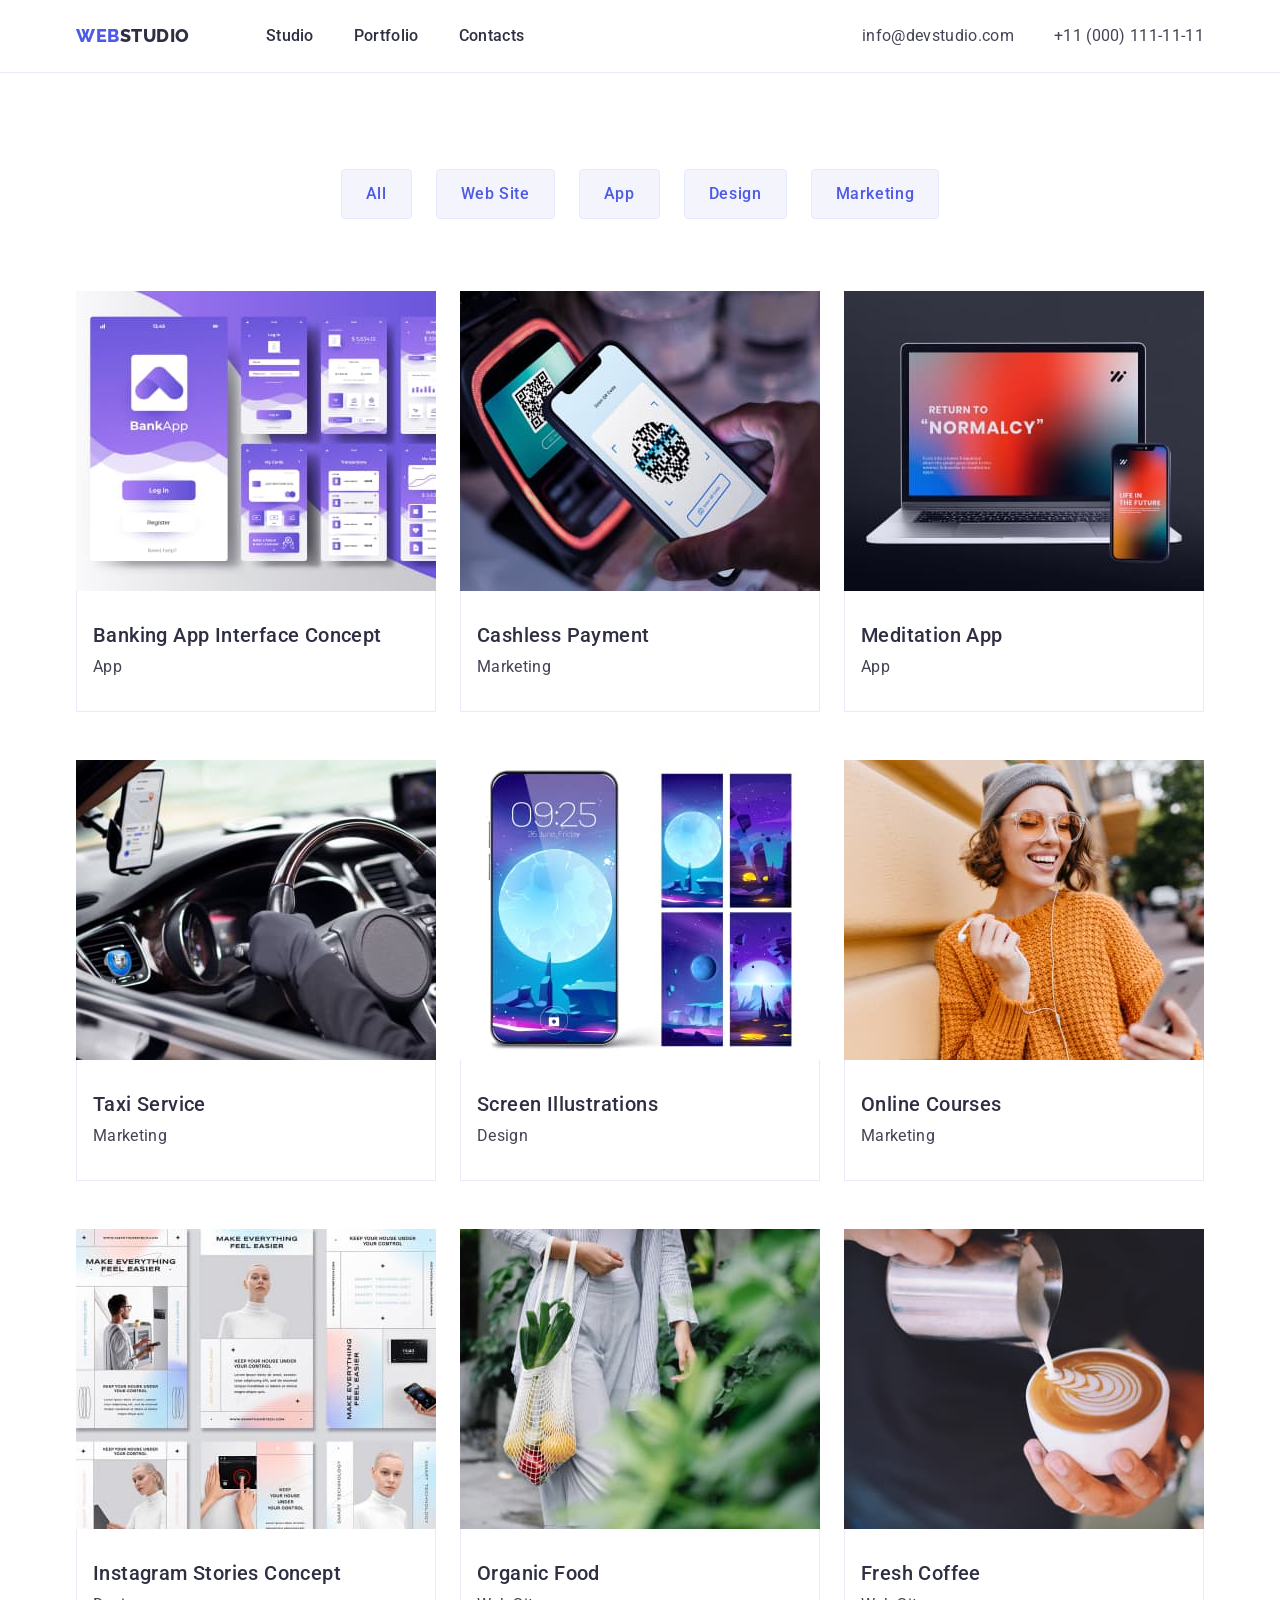
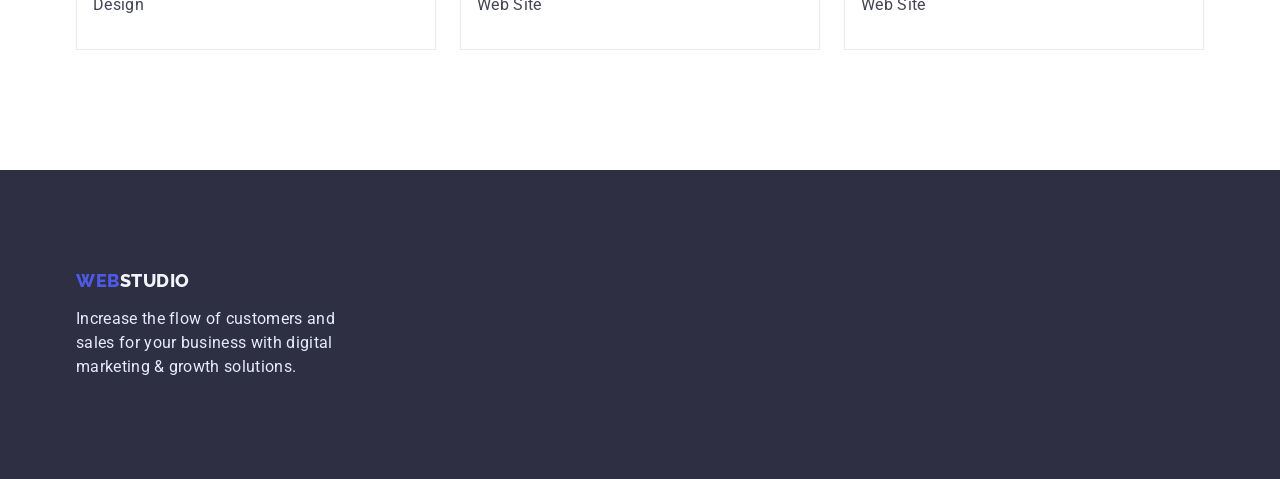
==== portfolio.html @ 37e398ee "Initial commit" ====
<!DOCTYPE html>
<html lang="en">
<head>
    <meta charset="UTF-8">
    <meta http-equiv="X-UA-Compatible" content="IE=edge">
    <meta name="viewport" content="width=device-width, initial-scale=1.0">
    <title>Document</title>
    <link rel="preconnect" href="https://fonts.googleapis.com">
    <link rel="preconnect" href="https://fonts.gstatic.com" crossorigin>
    <link
        href="https://fonts.googleapis.com/css2?family=Raleway:wght@800&family=Roboto:wght@400;500;700;900&display=swap"
        rel="stylesheet">
    <link rel="stylesheet" href="https://cdnjs.cloudflare.com/ajax/libs/modern-normalize/1.1.0/modern-normalize.css"
        integrity="sha512-Y0MM+V6ymRKN2zStTqzQ227DWhhp4Mzdo6gnlRnuaNCbc+YN/ZH0sBCLTM4M0oSy9c9VKiCvd4Jk44aCLrNS5Q=="
        crossorigin="anonymous" referrerpolicy="no-referrer">
    <link rel="stylesheet" href="./css/styles.css">
</head>
<body>
    <!-- HEADER -->
    <header class="main-header">
        <div class="container header-container">
            <nav class="navigation">
                <a class="logo link" href="./index.html">Web<span class="accent-header">Studio</span></a>
                <ul class="nav-menu list">
                    <li class="nav-menu-item"><a class="nav-link link" href="./index.html">Studio</a></li>
                    <li class="nav-menu-item"><a class="nav-link link" href="./portfolio.html">Portfolio</a></li>
                    <li class="nav-menu-item"><a class="nav-link link" href="">Contacts</a></li>
                </ul>
            </nav>
            <address class="address-header">
                <ul class="address-list list">
                    <li class="address-list-item"><a class="address-info link" href="mailto:info@devstudio.com">info@devstudio.com</a></li>
                    <li class="address-list-item"><a class="address-info link" href="tel:+110001111111">+11 (000) 111-11-11</a></li>
                </ul>
            </address>
        </div>
    </header>
    <!-- MAIN -->
    <main>
        <section class="section projects-section">
            <div class="container">
                <h1 class="visually-hidden">Projects</h1>
                <!-- BUTTON LIST -->
                <ul class="project-btn-list list">
                    <li class="project-btn-item"><button class="project-btn" type="button">All</button></li>
                    <li class="project-btn-item"><button class="project-btn" type="button">Web Site</button></li>
                    <li class="project-btn-item"><button class="project-btn" type="button">App</button></li>
                    <li class="project-btn-item"><button class="project-btn" type="button">Design</button></li>
                    <li class="project-btn-item"><button class="project-btn" type="button">Marketing</button></li>
                </ul>
                <!-- PROJECTS LIST -->
                <ul class="project-list list">
                    <li class="project-item">
                        <a class="link" href="">
                            <img src="./images/portfolio/project-img1.jpg" class="project-img" alt="Phone's screens from bank app" width="360" height="300">
                            <div class="project-card-content">
                                <h2 class="project-name">Banking App Interface Concept</h2>
                                <p class="project-type">App</p>
                            </div>
                        </a>
                    </li>
                    <li class="project-item">
                        <a class="link" href="">
                            <img src="./images/portfolio/project-img2.jpg" class="project-img" alt="Phone scanning qr code" width="360" height="300">
                            <div class="project-card-content">
                                <h2 class="project-name">Cashless Payment</h2>
                                <p class="project-type">Marketing</p>
                            </div>
                        </a>
                    </li>
                    <li class="project-item">
                        <a class="link" href="">
                            <img src="./images/portfolio/project-img3.jpg" class="project-img" alt="Laptop and phone" width="360" height="300">
                            <div class="project-card-content">
                                <h2 class="project-name">Meditation App</h2>
                                <p class="project-type">App</p>
                            </div>
                        </a>
                    </li>
                    <li class="project-item">
                        <a class="link" href="">
                            <img src="./images/portfolio/project-img4.jpg" class="project-img" alt="Car's wheel with hands on it" width="360" height="300">
                            <div class="project-card-content">
                                <h2 class="project-name">Taxi Service</h2>
                                <p class="project-type">Marketing</p>
                            </div>
                        </a>
                    </li>
                    <li class="project-item">
                        <a class="link" href="">
                            <img src="./images/portfolio/project-img5.jpg" class="project-img" alt="Full moon on screen illustrations" width="360" height="300">
                            <div class="project-card-content">
                                <h2 class="project-name">Screen Illustrations</h2>
                                <p class="project-type">Design</p>
                            </div>
                        </a>
                    </li>
                    <li class="project-item">
                        <a class="link" href="">
                            <img src="./images/portfolio/project-img6.jpg" class="project-img" alt="Girl in glasses with phone" width="360" height="300">
                            <div class="project-card-content">
                                <h2 class="project-name">Online Courses</h2>
                                <p class="project-type">Marketing</p>
                            </div>
                        </a>
                    </li>
                    <li class="project-item">
                        <a class="link" href="">
                            <img src="./images/portfolio/project-img7.jpg" class="project-img" alt="Instagram Stories Concept" width="360" height="300">
                            <div class="project-card-content">
                                <h2 class="project-name">Instagram Stories Concept</h2>
                                <p class="project-type">Design</p>
                            </div>
                        </a>
                    </li>
                    <li class="project-item">
                        <a class="link" href="">
                            <img src="./images/portfolio/project-img8.jpg" class="project-img" alt="Girl with vegetables in shopping bag" width="360" height="300">
                            <div class="project-card-content">
                                <h2 class="project-name">Organic Food</h2>
                                <p class="project-type">Web Site</p>
                            </div>
                        </a>
                    </li>
                    <li class="project-item">
                        <a class="link" href="">
                            <img src="./images/portfolio/project-img9.jpg" class="project-img" alt="Pouring milk in cup with coffee" width="360" height="300">
                            <div class="project-card-content">
                                <h2 class="project-name">Fresh Coffee</h2>
                                <p class="project-type">Web Site</p>
                            </div>
                        </a>
                    </li>
                </ul>
            </div>
        </section>
    </main>
    <!-- FOOTER -->
    <footer class="page-footer">
        <div class="container footer-container">
            <div class="footer-content">
                <a class="logo footer-logo link" href="./index.html">Web<span class="accent-footer">Studio</span></a>
                <p class="footer-text">Increase the flow of customers and sales for your business with digital marketing & growth solutions.</p>
            </div>
        </div>
    </footer>
</body>
</html>
---- css/styles.css ----
:root {
    --logo-btn-color: #4d5ae5;
    --hover-color: #404bbf;
    --accent-color: #2e2f42;
    --color-green: #31d0aa;
    --main-color: #434455;
    --color-light-slate: #8e8f99;
    --color-footer-text: #e7e9fc;
    --color-accent-footer: #f4f4fd;
    --color-white: #FFFFFF;
    --color-navy-blue-modal: #2e2f42;
    --color-grey: #2e2f42;
    --gap-8: 8px;
    --gap-24: 24px;
    --gap-40: 40px;
}

p,
h1,
h2,
h3,
h4,
h5,
h6 {
    margin: 0;
}

ul {
    padding-left: 0;
    margin: 0;
}

button {
    cursor: pointer;
}

img {
    display: block;
    max-width: 100%;
}

.list {
    list-style: none;
}

.link {
    text-decoration: none;
}

.section {
    padding-top: 120px;
    padding-bottom: 120px;
}

.container {
    width: 1158px;
    padding-right: 15px;
    padding-left: 15px;
    margin: 0 auto;
}

.visually-hidden {
    position: absolute;
    width: 1px;
    height: 1px;
    margin: -1px;
    border: 0;
    padding: 0;
    white-space: nowrap;
    clip-path: inset(100%);
    clip: rect(0 0 0 0);
    overflow: hidden;
}

body {
    font-family: 'Roboto', sans-serif;
    color: var(--main-color)
}

/***** HEADER *****/

.main-header {
    padding-top: 24px;
    padding-bottom: 24px;
    border-bottom: 1px solid var(--color-footer-text);
}

.header-container {
    display: flex;
    align-items: center;
    justify-content: space-between;
}

.navigation {
    display: flex;
    align-items: center;
}

.navigation > .logo {
    margin-right: 76px;
}

.logo {
    font-family: 'Raleway', sans-serif;
    font-weight: 800;
    font-size: 18px;
    line-height: 1.17;
    letter-spacing: 0.03em;
    text-transform: uppercase;
    color: var(--logo-btn-color);
}

.accent-header {
    color: var(--accent-color);
}

.nav-menu {
    display: flex;
    gap: var(--gap-40);
}

.nav-link {
    font-weight: 500;
    font-size: 16px;
    line-height: 1.5;
    letter-spacing: 0.02em;
    color: var(--accent-color);
}

.nav-link:hover,
.nav-link:focus,
.nav-link:active {
    color: var(--hover-color);
}

.address-header {
    font-style: normal;
}

.address-list {
    display: flex;
    gap: var(--gap-40);
}

.address-info {
    font-style: normal;
    font-size: 16px;
    line-height: 1.5;
    letter-spacing: 0.02em;
    color: var(--main-color);
}

.address-info:is(:hover, :focus) {
    color: var(--hover-color);
}

/***** MAIN *****/

/***** HERO *****/
.hero {
    background-color: var(--accent-color);
    padding-top: 188px;
    padding-bottom: 188px;
    text-align: center;
}

.main-title {
    max-width: 496px;
    font-size: 56px;
    line-height: 1.07;
    text-align: center;
    letter-spacing: 0.02em;
    color: var(--color-white);
    margin-bottom: 48px;
    margin-right: auto;
    margin-left: auto;
}

.order-btn {
    font-family: inherit;
    font-weight: 500;
    font-size: 16px;
    line-height: 1.5;
    letter-spacing: 0.04em;
    background-color: var(--logo-btn-color);
    color: var(--color-white);
    box-shadow: 0px 4px 4px rgba(0, 0, 0, 0.15);
    border: none;
    border-radius: 4px;
    padding: 16px 32px;
    margin: 0 auto;

}

.order-btn:hover,
.order-btn:focus {
    background-color: var(--hover-color);
    color: var(--color-white);
}

/***** SECTION FEATURE *****/

.feature-container {
    display: flex;
}

.feature-list {
    display: flex;
    gap: var(--gap-24);
}

.feature-item {
    width: calc((100% - 72px)/4);
}

.feature-title {
    font-weight: 500;
    font-size: 20px;
    line-height: 1.2;
    letter-spacing: 0.02em;
    color: var(--accent-color);
    margin-bottom: 8px;
}

.feature-desc {
    font-size: 16px;
    line-height: 1.5;
    letter-spacing: 0.02em;
}

.subtitle {
    font-size: 36px;
    line-height: 1.11;
    text-align: center;
    letter-spacing: 0.02em;
    text-transform: capitalize;
    color: var(--accent-color);
    margin-bottom: 72px;
}

/***** WHAT ARE WE DOING *****/

.we-doing-section {
    padding-top: 0;
}

.we-doing-list {
    display: flex;
    gap: var(--gap-24);
}

/***** OUR TEAM *****/

.section-team {
    background-color: var(--color-accent-footer);
}

.our-team-list {
    display: flex;
    gap: var(--gap-24);
}

.our-team-item {
    background: var(--color-white);
    box-shadow: 0px 1px 6px rgba(46, 47, 66, 0.08), 0px 1px 1px rgba(46, 47, 66, 0.16), 0px 2px 1px rgba(46, 47, 66, 0.08);
    border-radius: 0px 0px 4px 4px;
    width: calc((100% - 72px)/4);
}

.card-content {
    display: flex;
    flex-direction: column;
    justify-content: center;
    align-items: center;
    gap: var(--gap-8);
    padding: 32px 16px;
}

.worker-name {
    font-weight: 500;
    font-size: 20px;
    line-height: 1.2;
    letter-spacing: 0.02em;
    color: var(--accent-color);
}

.worker-position {
    font-size: 16px;
    line-height: 1.5;
    letter-spacing: 0.02em;
}

/***** FOOTER *****/

.page-footer {
    background-color: var(--accent-color);
    padding-top: 100px;
    padding-bottom: 100px;
}

.footer-content {
    width: 264px;
}

.footer-logo {
    display: inline-block;
    padding: 0px;
    margin-bottom: 16px;
}

.accent-footer {
    color: var(--color-accent-footer);
}

.footer-text {
    font-size: 16px;
    line-height: 1.5;
    letter-spacing: 0.02em;
    color: var(--color-footer-text);
}

/*--------- PORTFOLIO ---------*/

/***** BUTTON LIST *****/

.project-btn {
    font-family: inherit;
    font-weight: 500;
    font-size: 16px;
    line-height: 1.5;
    letter-spacing: 0.04em;
    background-color: var(--color-accent-footer);
    color: var(--logo-btn-color);
    border: 1px solid var(--color-footer-text);
    border-radius: 4px;
    padding: 12px 24px;
}

.project-btn:hover,
.project-btn:focus {
    background-color: var(--hover-color);
    color: var(--color-white);

}

.project-btn-list {
    display: flex;
    flex-direction: row;
    justify-content: center;
    align-items: flex-start;
    padding: 0px;
    gap: var(--gap-24);
    margin-bottom: 72px;
}

/***** PROJECTS LIST *****/

.projects-section {
    padding-top: 96px;
}

.project-list {
    display: flex;
    flex-wrap: wrap;
    gap: 48px 24px;
}

.project-item {
    width: calc((100% - 48px)/3);
}

.project-card-content {
    display: flex;
    flex-direction: column;
    justify-content: center;
    align-items: flex-start;
    padding: 32px 16px;
    gap: var(--gap-8);
    border: 1px solid #E7E9FC;
    border-top: none;
}

.project-name {
    font-weight: 500;
    font-size: 20px;
    line-height: 1.2;
    letter-spacing: 0.02em;
    color: var(--accent-color);
}

.project-type {
    font-size: 16px;
    line-height: 1.5;
    letter-spacing: 0.02em;
    color: var(--main-color);
}
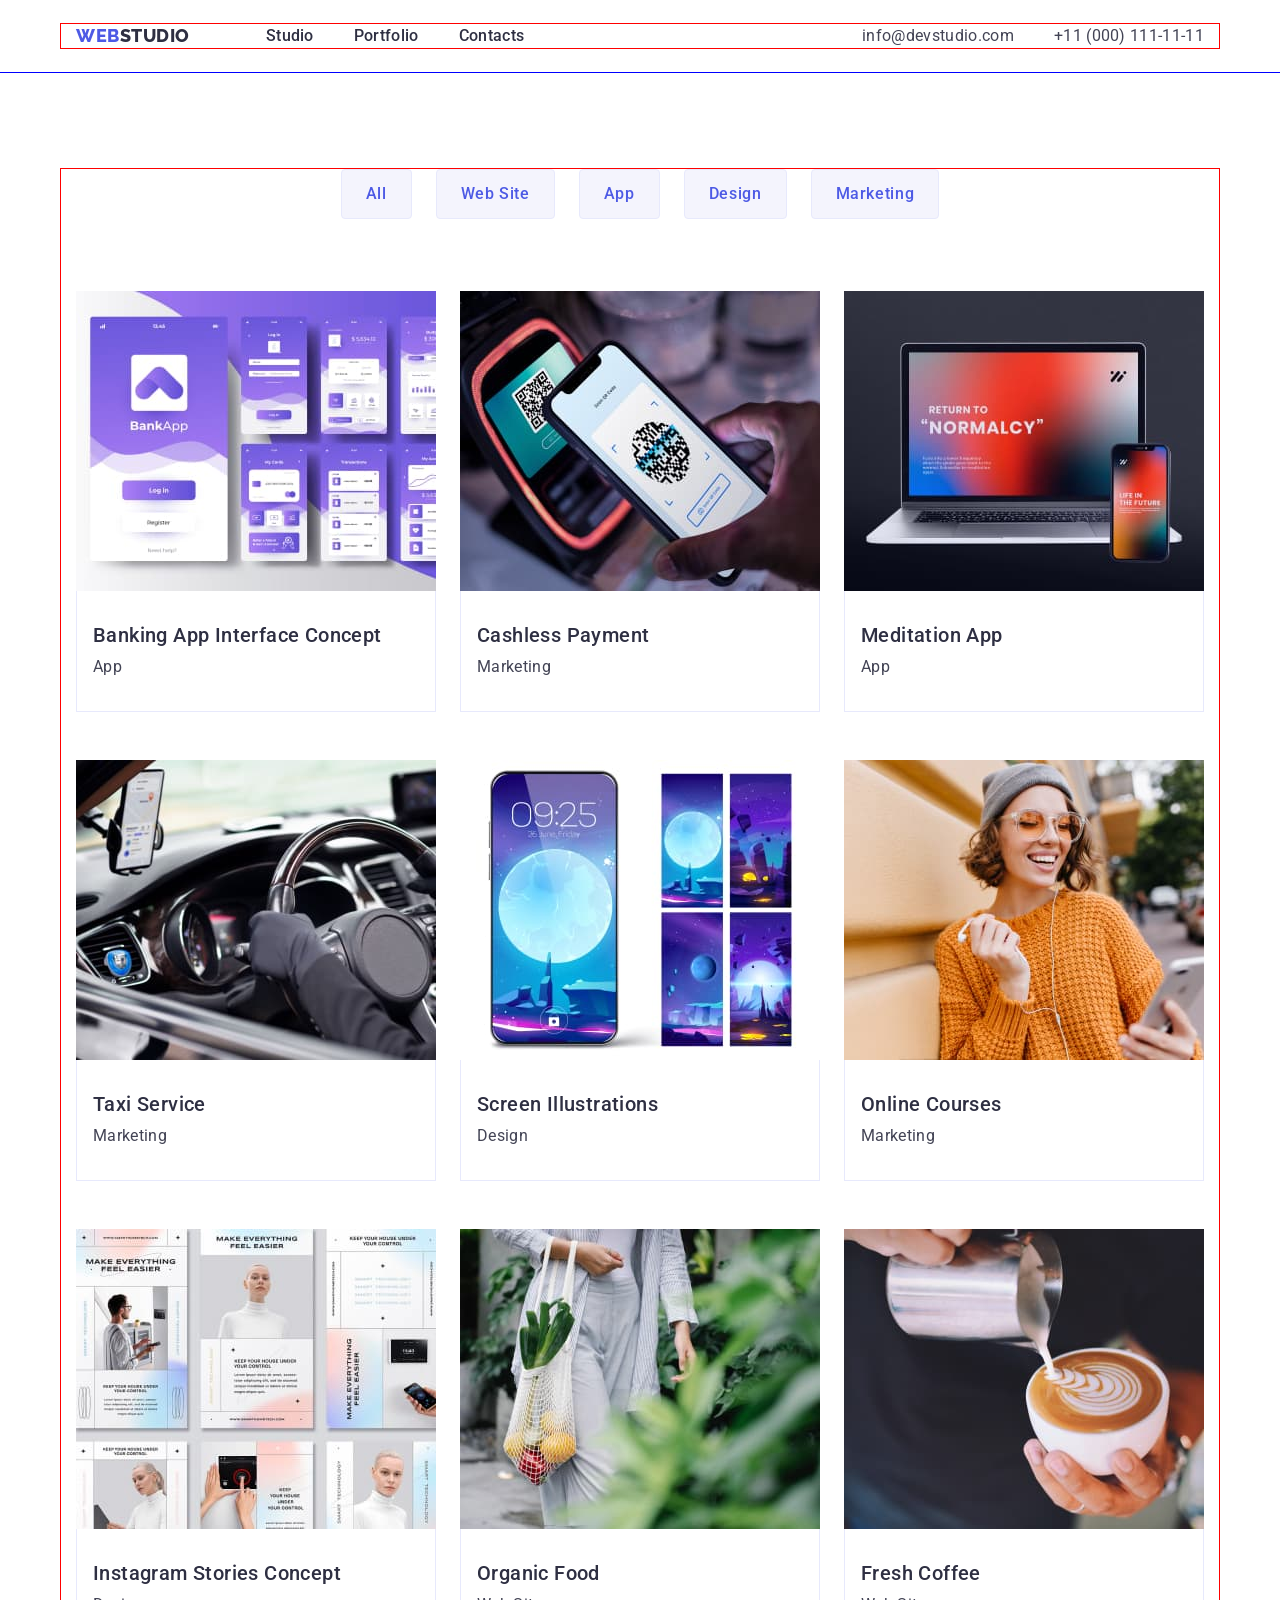
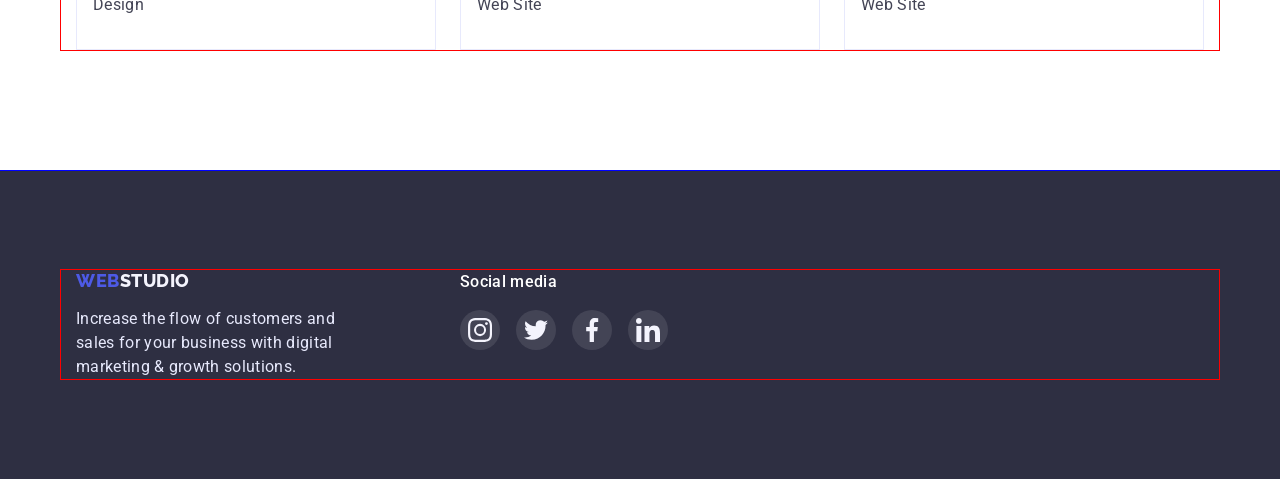
==== commit 08a2c150: "Finished-hm04" ====
--- a/portfolio.html
+++ b/portfolio.html
@@ -140,7 +140,29 @@
         <div class="container footer-container">
             <div class="footer-content">
                 <a class="logo footer-logo link" href="./index.html">Web<span class="accent-footer">Studio</span></a>
-                <p class="footer-text">Increase the flow of customers and sales for your business with digital marketing & growth solutions.</p>
+                <p class="footer-text">Increase the flow of customers and sales for your business with digital marketing &
+                    growth solutions.</p>
+            </div>
+            <div class="footer-social">
+                <h2 class="footer-social-header">Social media</h2>
+                <ul class="footer-social-list list">
+                    <li class="footer-social-item item"><a href="" class="footer-social-link link"><svg
+                                class="footer-social-icon">
+                                <use class="footer-social-icon" href="./images/social-icons.svg#icon-instagram"></use>
+                            </svg></a></li>
+                    <li class="footer-social-item item"><a href="" class="footer-social-link link"><svg
+                                class="footer-social-icon">
+                                <use href="./images/social-icons.svg#icon-twitter"></use>
+                            </svg></a></li>
+                    <li class="footer-social-item item"><a href="" class="footer-social-link link"><svg
+                                class="footer-social-icon">
+                                <use href="./images/social-icons.svg#icon-facebook"></use>
+                            </svg></a></li>
+                    <li class="footer-social-item item"><a href="" class="footer-social-link link"><svg
+                                class="footer-social-icon">
+                                <use href="./images/social-icons.svg#icon-linkedin"></use>
+                            </svg></a></li>
+                </ul>
             </div>
         </div>
     </footer>
--- a/css/styles.css
+++ b/css/styles.css
@@ -50,6 +50,7 @@
 .section {
     padding-top: 120px;
     padding-bottom: 120px;
+    outline: 1px solid blue;
 }
 
 .container {
@@ -57,6 +58,7 @@
     padding-right: 15px;
     padding-left: 15px;
     margin: 0 auto;
+    outline: 1px solid red;
 }
 
 .visually-hidden {
@@ -159,6 +161,12 @@
 /***** HERO *****/
 .hero {
     background-color: var(--accent-color);
+    background-image: linear-gradient(rgba(46, 47, 66, 0.7),rgba(46, 47, 66, 0.7)), url(../images/hero-bg.jpg);
+    background-repeat: no-repeat;
+    background-position: center;
+    background-size: cover;
+    min-width: 1440px;
+    height: 600px;
     padding-top: 188px;
     padding-bottom: 188px;
     text-align: center;
@@ -213,6 +221,22 @@
     width: calc((100% - 72px)/4);
 }
 
+.icon-feature-wrap {
+    display: flex;
+    justify-content: center;
+    align-items: center;
+    width: 264px;
+    height: 112px;
+    background: var(--color-accent-footer);
+    border-radius: 4px;
+    margin-bottom: 8px;
+}
+
+.icon-feature {
+    width: 64px;
+    height: 64px;
+}
+
 .feature-title {
     font-weight: 500;
     font-size: 20px;
@@ -267,7 +291,7 @@
     width: calc((100% - 72px)/4);
 }
 
-.card-content {
+.team-card-content {
     display: flex;
     flex-direction: column;
     justify-content: center;
@@ -288,6 +312,90 @@
     font-size: 16px;
     line-height: 1.5;
     letter-spacing: 0.02em;
+    margin-bottom: 8px;
+}
+
+.team-soc-list {
+    display: flex;
+    justify-content: center;
+    gap: 24px;
+}
+
+.team-soc-item {
+    width: 40px;
+    height: 40px;
+}
+
+.team-soc-link {
+    width: 100%;
+    height: 100%;
+    display: flex;
+    align-items: center;
+    justify-content: center;
+    border-radius: 50%;
+    background-color: #4D5AE5;
+}
+
+.team-soc-link:hover,
+.team-soc-link:active {
+    background-color: var(--hover-color);
+}
+
+.team-soc-icon {
+    width: 16px;
+    height: 16px;
+}
+
+/***** CUSTOMERS *****/
+
+.customers-header {
+    font-size: 36px;
+    line-height: 1.11;
+    text-align: center;
+    letter-spacing: 0.02em;
+    text-transform: capitalize;
+    color: var(--accent-color);
+    margin-bottom: 42px;
+}
+
+.customers-list {
+    display: flex;
+    flex-direction: row;
+    align-items: flex-start;
+    padding: 0px;
+    gap: 24px;
+}
+
+.customers-item {
+    height: 88px;
+    width: calc((100% - 120px)/6);
+}
+
+.customers-icon {
+    padding: 16px 32px;
+    width: 100%;
+    height: 100%;
+    fill: var(--color-light-slate);
+}
+
+.customers-icon:hover {
+    fill: var(--hover-color);
+}
+
+.customers-link {
+    width: 100%;
+    height: 100%;
+    display: flex;
+    justify-content: center;
+    align-items: center;
+    border: 1px solid var(--color-light-slate);
+    border-radius: 4px;
+}
+
+.customers-link:hover,
+.customers-link:active {
+    border: 1px solid var(--hover-color);
+    border-radius: 4px;
 }
 
 /***** FOOTER *****/
@@ -298,8 +406,13 @@
     padding-bottom: 100px;
 }
 
+.footer-container {
+    display: flex;
+}
+
 .footer-content {
     width: 264px;
+    margin-right: 120px;
 }
 
 .footer-logo {
@@ -317,6 +430,52 @@
     line-height: 1.5;
     letter-spacing: 0.02em;
     color: var(--color-footer-text);
+}
+
+.footer-social {
+    width: 208px;
+}
+
+.footer-social-header {
+    font-weight: 500;
+    font-size: 16px;
+    line-height: 1.5;
+    letter-spacing: 0.02em;
+    color: var(--color-white);
+    margin-bottom: 16px;
+}
+
+.footer-social-list {
+    display: flex;
+    justify-content: center;
+    gap: 16px;
+}
+
+
+.footer-social-item {
+    width: 40px;
+    height: 40px;
+}
+
+.footer-social-link {
+    width: 40px;
+    height: 40px;
+    display: flex;
+    justify-content: center;
+    align-items: center;
+    padding: 8px;
+    border-radius: 50px;
+    background-color: rgba(255, 255, 255, .1);
+}
+
+.footer-social-link:hover,
+.footer-social-link:active {
+    background-color: var(--color-green);;
+}
+
+.footer-social-icon {
+    width: 24px;
+    height: 24px;
 }
 
 /*--------- PORTFOLIO ---------*/
@@ -340,7 +499,8 @@
 .project-btn:focus {
     background-color: var(--hover-color);
     color: var(--color-white);
-
+    box-shadow: 0px 3px 1px rgba(0, 0, 0, 0.1), 0px 2px 1px rgba(0, 0, 0, 0.08), 0px 2px 2px rgba(0, 0, 0, 0.12);
+    border: none;
 }
 
 .project-btn-list {
@@ -351,6 +511,12 @@
     padding: 0px;
     gap: var(--gap-24);
     margin-bottom: 72px;
+}
+
+.project-item:hover,
+.project-item:active {
+    border: 1px solid var(--color-accent-footer);
+    box-shadow: 0px 1px 6px rgba(46, 47, 66, 0.08), 0px 1px 1px rgba(46, 47, 66, 0.16), 0px 2px 1px rgba(46, 47, 66, 0.08);
 }
 
 /***** PROJECTS LIST *****/
